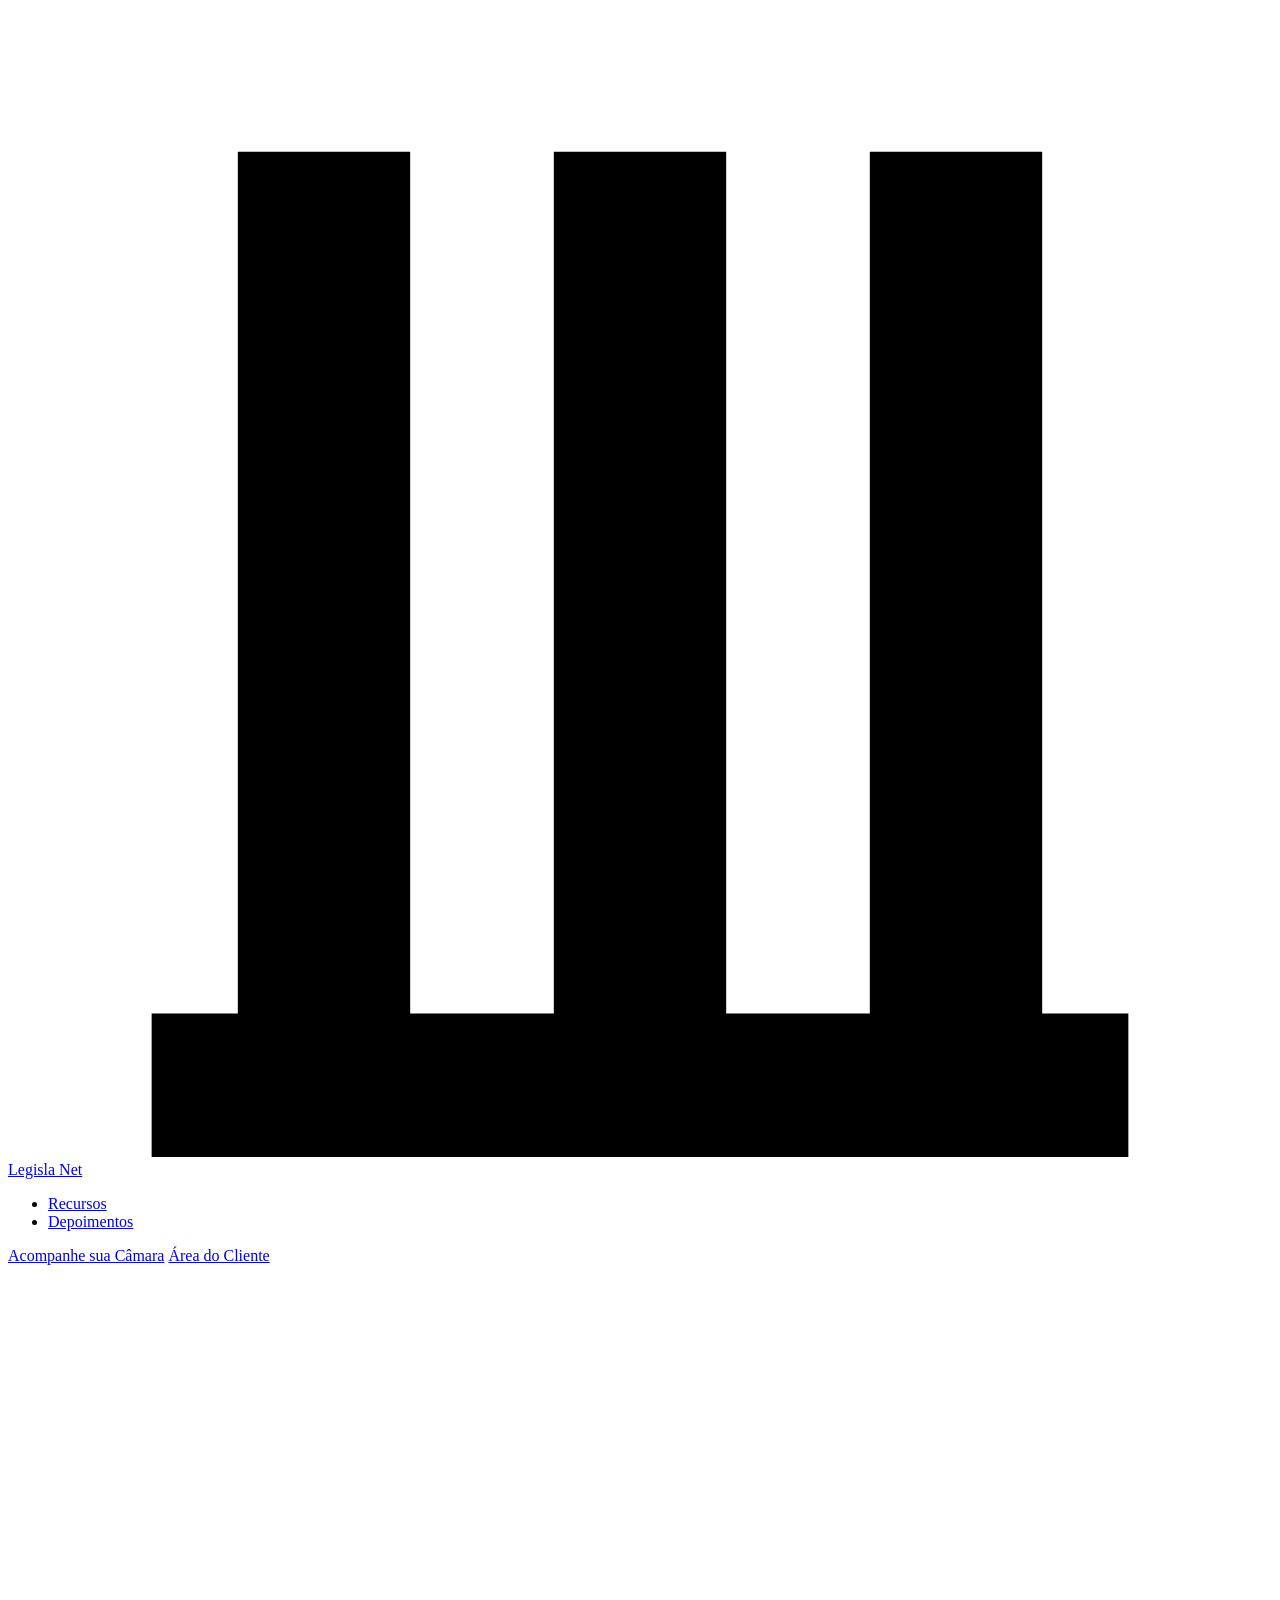
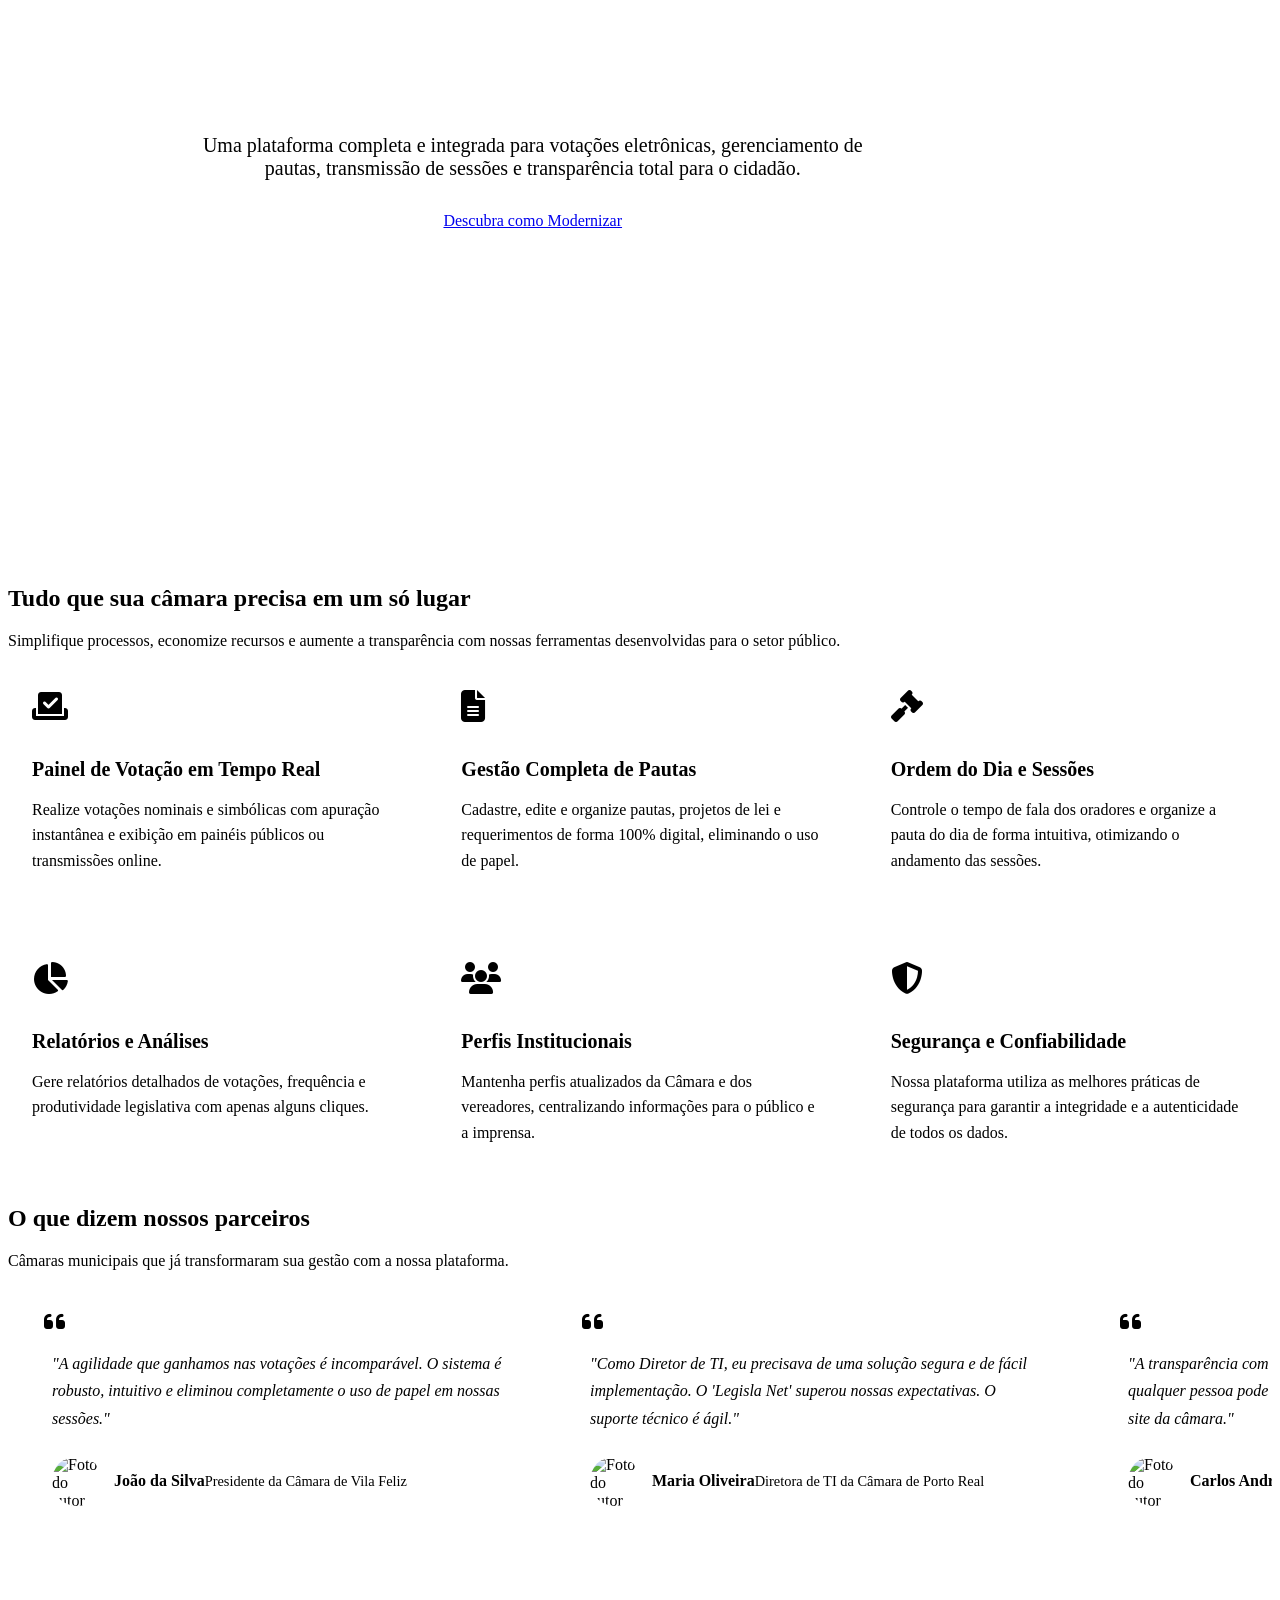
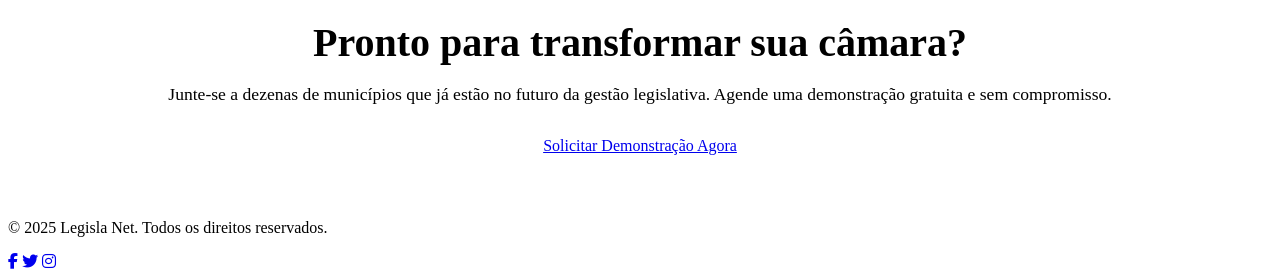
==== index.html @ 75752c78 "index move" ====
<!DOCTYPE html>
<html lang="pt-BR">
<head>
    <meta charset="UTF-8">
    <meta name="viewport" content="width=device-width, initial-scale=1.0">
    <title>Legisla Net - Modernize sua Gestão Legislativa</title>

    <link rel="icon" href="data:image/svg+xml,<svg xmlns=%22http://www.w3.org/2000/svg%22 viewBox=%220 0 100 100%22><text y=%22.9em%22 font-size=%2290%22>🏛️</text></svg>">
    
    <link rel="preconnect" href="https://fonts.googleapis.com">
    <link rel="preconnect" href="https://fonts.gstatic.com" crossorigin>
    <link href="https://fonts.googleapis.com/css2?family=Inter:wght@400;500;600;700;800&display=swap" rel="stylesheet">
    
    <link rel="stylesheet" href="css/global.css">
    <link rel="stylesheet" href="css/animations.css">
    <link rel="stylesheet" href="css/portal.css">
 

    <link rel="stylesheet" href="https://cdnjs.cloudflare.com/ajax/libs/font-awesome/6.2.0/css/all.min.css">

    <style>    
        /* Estilos específicos da página */
        .hero {
            position: relative;
            height: 100vh;
            display: flex;
            align-items: center;
            text-align: center;
            overflow: hidden;
            /* A borda vermelha foi removida daqui ao ser modularizada */
        }
        .hero-content {
            position: relative;
            z-index: 1;
        }
        .hero h1 {
            font-size: 4rem;
            font-weight: 800;
            margin-bottom: 16px;
            background: linear-gradient(45deg, var(--accent-blue), var(--primary-text), var(--accent-orange));
            -webkit-background-clip: text;
            background-clip: text;
            -webkit-text-fill-color: transparent;
        }
        .hero p {
            font-size: 1.25rem;
            color: var(--secondary-text);
            max-width: 700px;
            margin: 0 auto 32px auto;
        }

        .features-grid { display: grid; grid-template-columns: repeat(3, 1fr); gap: 24px; }
        .feature-card { background-color: var(--background-light); padding: 24px; border-radius: 8px; border: 1px solid var(--border-color); transition: transform 0.2s, border-color 0.2s; }
        .feature-card:hover { transform: translateY(-5px); border-color: var(--accent-blue); }
        .feature-card i { font-size: 2rem; color: var(--accent-blue); margin-bottom: 16px; }
        .feature-card h3 { font-size: 1.25rem; margin-bottom: 8px; }
        .feature-card p { color: var(--secondary-text); line-height: 1.6; }
        
        #testimonials {
            background-color: var(--background-light);
        }
        .testimonial-carousel-wrapper {
            width: 100%;
            overflow: hidden;
        }
        .testimonial-carousel {
            display: flex;
            width: calc(200% + 48px);
            animation: scroll-testimonials 40s linear infinite;
        }
        .testimonial-card {
            background: linear-gradient(145deg, var(--background-light), #101624);
            padding: 32px;
            border-radius: 12px;
            border: 1px solid var(--border-color);
            position: relative;
            width: 100%;
            max-width: 450px;
            flex-shrink: 0;
            margin: 0 12px;
        }
        @keyframes scroll-testimonials {
            0% { transform: translateX(0); }
            100% { transform: translateX(calc(-100% - 24px)); }
        }
        .testimonial-card i.fa-quote-left {
            position: absolute;
            top: 24px;
            left: 24px;
            font-size: 1.5rem;
            color: var(--border-color);
        }
        .testimonial-text { 
            color: var(--secondary-text); 
            font-style: italic; 
            margin-bottom: 24px; 
            padding-top: 16px;
            line-height: 1.7;
        }
        .testimonial-author { display: flex; align-items: center; gap: 12px; }
        .testimonial-author img { width: 50px; height: 50px; border-radius: 50%; border: 2px solid var(--accent-blue); }
        .author-info .name { font-weight: 600; }
        .author-info .title { color: var(--accent-gold); font-size: 0.9rem; font-weight: 500; }

        #cta { text-align: center; }
        #cta .container { background-color: var(--background-light); padding: 48px; border-radius: 12px; border: 1px solid var(--border-color); }
        #cta h2 { font-size: 2.5rem; margin-bottom: 16px; }
        #cta p { font-size: 1.1rem; color: var(--secondary-text); margin-bottom: 32px; }
        
        @media (max-width: 768px) {
            .hero h1 { font-size: 2.5rem; }
            .features-grid { grid-template-columns: 1fr; }
            .testimonial-carousel { width: calc(400% + 96px); }
            .testimonial-card { width: calc(100% - 24px); }
            .nav-menu { display: none; }
        }
    </style>
</head>
<body>

    <nav class="navbar">
        <div class="container nav-container">
            <a href="/" class="nav-logo">
                <svg viewBox="0 0 44 40" xmlns="http://www.w3.org/2000/svg">
                    <defs>
                        <linearGradient id="logoGradient" x1="0%" y1="0%" x2="100%" y2="100%">
                            <stop offset="0%" stop-color="var(--accent-blue)" />
                            <stop offset="100%" stop-color="var(--accent-green)" />
                        </linearGradient>
                    </defs>
                    <path fill="url(#logoGradient)" d="M 8 5 V 35 H 14 V 5 Z M 19 5 V 35 H 25 V 5 Z M 30 5 V 35 H 36 V 5 Z M 5 35 H 39 V 40 H 5 Z" />
                </svg>
                <span>Legisla Net</span>
            </a>
            <div class="nav-menu-wrapper">
                <ul class="nav-menu">
                    <li><a href="#features">Recursos</a></li>
                    <li><a href="#testimonials">Depoimentos</a></li>
                </ul>
                <a href="/portal/portal_publico.html" class="btn btn-outline">Acompanhe sua Câmara</a>
                <a href="/app/login.html" class="btn btn-primary">Área do Cliente</a>
            </div>
        </div>
    </nav>

    <header class="hero hero-sequential">
        <div class="container hero-content">
            <h1 class="animate-on-load">A Câmara Municipal do Futuro, Hoje.</h1>
            <p class="animate-on-load">Uma plataforma completa e integrada para votações eletrônicas, gerenciamento de pautas, transmissão de sessões e transparência total para o cidadão.</p>
            <!-- CORREÇÃO: Aplicada a classe .btn-cta para a animação de pulso verde -->
            <a href="#" class="btn btn-secondary btn-cta animate-on-load">Descubra como Modernizar</a>
        </div>
    </header>

    <main>
        <section id="features" class="section">
            <div class="container">
                <div class="section-header fade-in-section">
                    <h2>Tudo que sua câmara precisa em um só lugar</h2>
                    <p>Simplifique processos, economize recursos e aumente a transparência com nossas ferramentas desenvolvidas para o setor público.</p>
                </div>
                <div class="features-grid">
                    <div class="feature-card fade-in-section"><i class="fa-solid fa-check-to-slot"></i><h3>Painel de Votação em Tempo Real</h3><p>Realize votações nominais e simbólicas com apuração instantânea e exibição em painéis públicos ou transmissões online.</p></div>
                    <div class="feature-card fade-in-section"><i class="fa-solid fa-file-alt"></i><h3>Gestão Completa de Pautas</h3><p>Cadastre, edite e organize pautas, projetos de lei e requerimentos de forma 100% digital, eliminando o uso de papel.</p></div>
                    <div class="feature-card fade-in-section"><i class="fa-solid fa-gavel"></i><h3>Ordem do Dia e Sessões</h3><p>Controle o tempo de fala dos oradores e organize a pauta do dia de forma intuitiva, otimizando o andamento das sessões.</p></div>
                    <div class="feature-card fade-in-section"><i class="fa-solid fa-chart-pie"></i><h3>Relatórios e Análises</h3><p>Gere relatórios detalhados de votações, frequência e produtividade legislativa com apenas alguns cliques.</p></div>
                    <div class="feature-card fade-in-section"><i class="fa-solid fa-users"></i><h3>Perfis Institucionais</h3><p>Mantenha perfis atualizados da Câmara e dos vereadores, centralizando informações para o público e a imprensa.</p></div>
                    <div class="feature-card fade-in-section"><i class="fa-solid fa-shield-halved"></i><h3>Segurança e Confiabilidade</h3><p>Nossa plataforma utiliza as melhores práticas de segurança para garantir a integridade e a autenticidade de todos os dados.</p></div>
                </div>
            </div>
        </section>

        <section id="testimonials" class="section">
            <div class="container">
                <div class="section-header fade-in-section">
                    <h2>O que dizem nossos parceiros</h2>
                    <p>Câmaras municipais que já transformaram sua gestão com a nossa plataforma.</p>
                </div>
            </div>
            <div class="testimonial-carousel-wrapper">
                <div class="testimonial-carousel">
                    <div class="testimonial-card"><i class="fa-solid fa-quote-left"></i><p class="testimonial-text">"A agilidade que ganhamos nas votações é incomparável. O sistema é robusto, intuitivo e eliminou completamente o uso de papel em nossas sessões."</p><div class="testimonial-author"><img src="https://i.pravatar.cc/150?u=presidente" alt="Foto do autor"><div class="author-info"><span class="name">João da Silva</span><span class="title">Presidente da Câmara de Vila Feliz</span></div></div></div>
                    <div class="testimonial-card"><i class="fa-solid fa-quote-left"></i><p class="testimonial-text">"Como Diretor de TI, eu precisava de uma solução segura e de fácil implementação. O 'Legisla Net' superou nossas expectativas. O suporte técnico é ágil."</p><div class="testimonial-author"><img src="https://i.pravatar.cc/150?u=diretor" alt="Foto do autor"><div class="author-info"><span class="name">Maria Oliveira</span><span class="title">Diretora de TI da Câmara de Porto Real</span></div></div></div>
                    <div class="testimonial-card"><i class="fa-solid fa-quote-left"></i><p class="testimonial-text">"A transparência com o cidadão aumentou exponencialmente. Hoje, qualquer pessoa pode acompanhar as votações em tempo real pelo site da câmara."</p><div class="testimonial-author"><img src="https://i.pravatar.cc/150?u=cidadao" alt="Foto do autor"><div class="author-info"><span class="name">Carlos Andrade</span><span class="title">Jornalista e Cidadão de Monte Belo</span></div></div></div>
                    <div class="testimonial-card"><i class="fa-solid fa-quote-left"></i><p class="testimonial-text">"A economia de recursos é notável. Reduzimos nossos custos com impressão em mais de 80% desde a implementação do sistema. É um investimento que se paga."</p><div class="testimonial-author"><img src="https://i.pravatar.cc/150?u=secretaria" alt="Foto do autor"><div class="author-info"><span class="name">Ana Costa</span><span class="title">Secretária Geral da Câmara de Rio Claro</span></div></div></div>
                    <div class="testimonial-card"><i class="fa-solid fa-quote-left"></i><p class="testimonial-text">"A agilidade que ganhamos nas votações é incomparável. O sistema é robusto, intuitivo e eliminou completamente o uso de papel em nossas sessões."</p><div class="testimonial-author"><img src="https://i.pravatar.cc/150?u=presidente" alt="Foto do autor"><div class="author-info"><span class="name">João da Silva</span><span class="title">Presidente da Câmara de Vila Feliz</span></div></div></div>
                    <div class="testimonial-card"><i class="fa-solid fa-quote-left"></i><p class="testimonial-text">"Como Diretor de TI, eu precisava de uma solução segura e de fácil implementação. O 'Legisla Net' superou nossas expectativas. O suporte técnico é ágil."</p><div class="testimonial-author"><img src="https://i.pravatar.cc/150?u=diretor" alt="Foto do autor"><div class="author-info"><span class="name">Maria Oliveira</span><span class="title">Diretora de TI da Câmara de Porto Real</span></div></div></div>
                    <div class="testimonial-card"><i class="fa-solid fa-quote-left"></i><p class="testimonial-text">"A transparência com o cidadão aumentou exponencialmente. Hoje, qualquer pessoa pode acompanhar as votações em tempo real pelo site da câmara."</p><div class="testimonial-author"><img src="https://i.pravatar.cc/150?u=cidadao" alt="Foto do autor"><div class="author-info"><span class="name">Carlos Andrade</span><span class="title">Jornalista e Cidadão de Monte Belo</span></div></div></div>
                    <div class="testimonial-card"><i class="fa-solid fa-quote-left"></i><p class="testimonial-text">"A economia de recursos é notável. Reduzimos nossos custos com impressão em mais de 80% desde a implementação do sistema. É um investimento que se paga."</p><div class="testimonial-author"><img src="https://i.pravatar.cc/150?u=secretaria" alt="Foto do autor"><div class="author-info"><span class="name">Ana Costa</span><span class="title">Secretária Geral da Câmara de Rio Claro</span></div></div></div>
                </div>
            </div>
        </section>

        <section id="cta" class="section">
            <div class="container fade-in-section">
                <h2>Pronto para transformar sua câmara?</h2>
                <p>Junte-se a dezenas de municípios que já estão no futuro da gestão legislativa. Agende uma demonstração gratuita e sem compromisso.</p>
                <a href="#" class="btn btn-secondary">Solicitar Demonstração Agora</a>
            </div>
        </section>
    </main>

    <footer class="footer">
        <div class="container footer-container">
            <p>&copy; 2025 Legisla Net. Todos os direitos reservados.</p>
            <div class="footer-social">
                <a href="#" title="Facebook"><i class="fab fa-facebook-f"></i></a>
                <a href="#" title="Twitter"><i class="fab fa-twitter"></i></a>
                <a href="#" title="Instagram"><i class="fab fa-instagram"></i></a>
            </div>
        </div>
    </footer>

    <script src="js/global.js"></script>
    <script>
        document.addEventListener('DOMContentLoaded', () => {
            // Lógica de animação específica da página
            const heroElements = document.querySelectorAll('.animate-on-load');
            heroElements.forEach((el, index) => {
                setTimeout(() => {
                    el.classList.add('visible');
                }, (index + 1) * 200);
            });

            const observer = new IntersectionObserver((entries) => {
                entries.forEach(entry => {
                    if (entry.isIntersecting) {
                        entry.target.classList.add('visible');
                        observer.unobserve(entry.target);
                    }
                });
            }, {
                threshold: 0.1
            });

            const sections = document.querySelectorAll('.fade-in-section, .fade-in');
            sections.forEach(section => observer.observe(section));

            const navbar = document.querySelector('.navbar');
            if (navbar) {
                window.addEventListener('scroll', () => {
                    if (window.scrollY > 50) {
                        navbar.classList.add('scrolled');
                    } else {
                        navbar.classList.remove('scrolled');
                    }
                });
            }
        });
    </script>
</body>
</html>
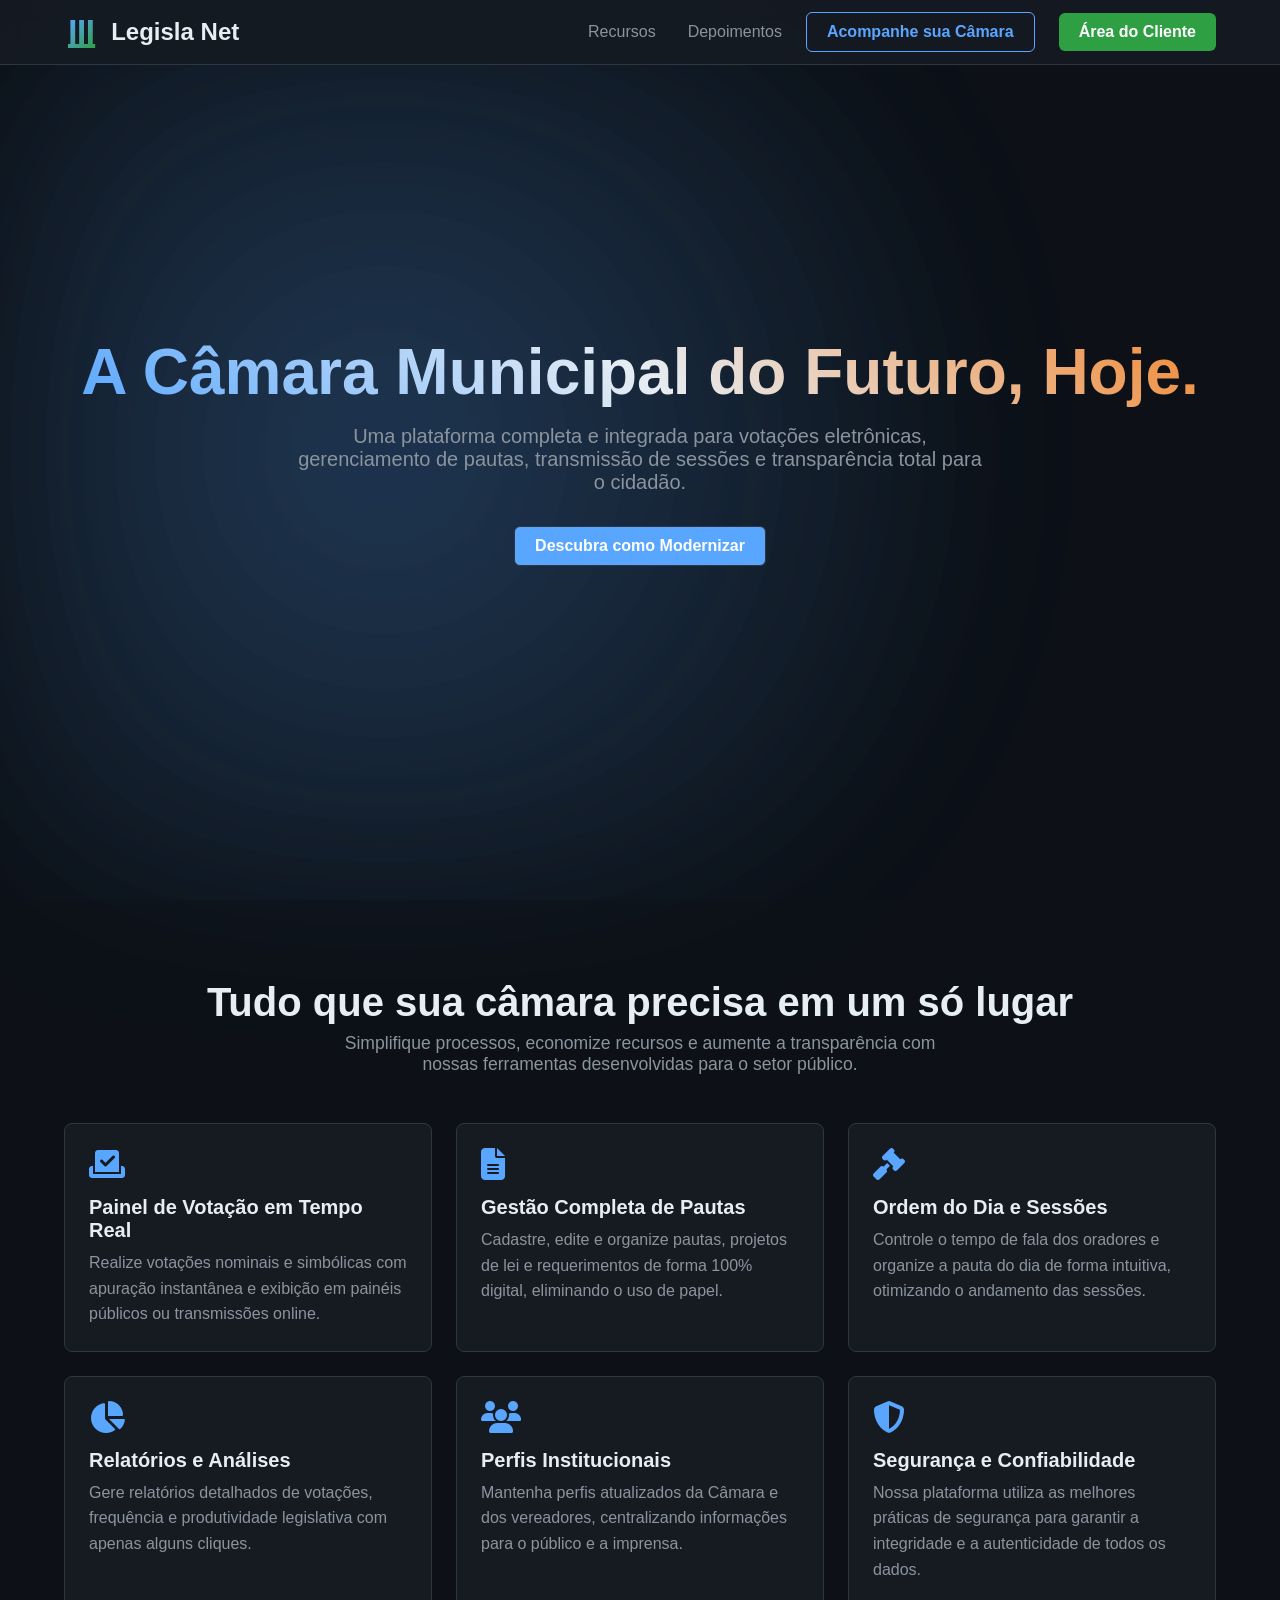
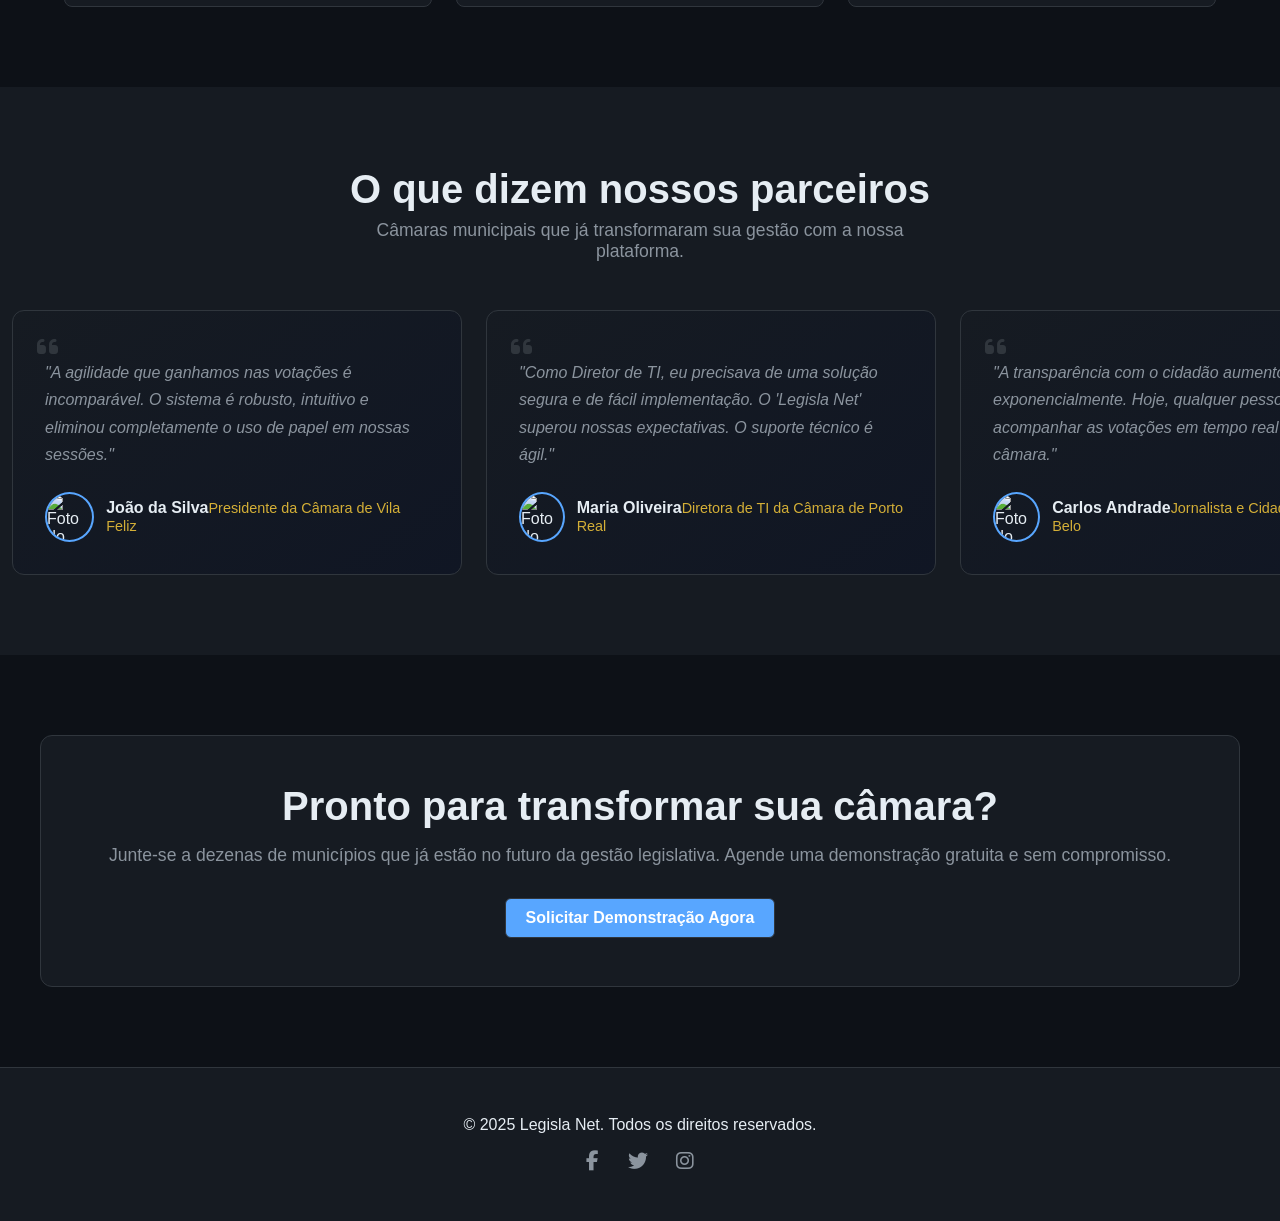
==== commit 478c7fae: "ref login" ====
--- a/index.html
+++ b/index.html
@@ -138,7 +138,7 @@
                     <li><a href="#testimonials">Depoimentos</a></li>
                 </ul>
                 <a href="/portal/portal_publico.html" class="btn btn-outline">Acompanhe sua Câmara</a>
-                <a href="/app/login.html" class="btn btn-primary">Área do Cliente</a>
+                <a href="./app/login.html" class="btn btn-primary">Área do Cliente</a>
             </div>
         </div>
     </nav>
--- a/css/global.css
+++ b/css/global.css
@@ -0,0 +1,495 @@
+/* global.css */
+
+/* --- Variáveis de Cor e Reset Global --- */
+:root {
+  --background-dark: #0d1117;
+  --sidebar-bg: #161b22;
+  --card-bg: #161b22;
+  --border-color: #30363d;
+  --primary-text: #e6edf3;
+  --secondary-text: #8b949e;
+  --accent-blue: #58a6ff;
+  --accent-green: #2ea043;
+  --accent-red: #da3633;
+  --accent-orange: #f08833;
+  --hover-bg: #21262d;
+  --excel-green: #1d6f42;
+  --pdf-red: #b30b00;
+  --accent-purple: #8a3ab9;
+}
+
+* {
+  margin: 0;
+  padding: 0;
+  box-sizing: border-box;
+}
+
+body {
+  font-family: "Inter", sans-serif;
+  background-color: var(--background-dark);
+  color: var(--primary-text);
+  position: relative;
+}
+
+/* --- INÍCIO: BACKGROUND AURORA BOREAL ATUALIZADO --- */
+body::after {
+  content: "";
+  position: fixed;
+  top: 0;
+  left: 0;
+  width: 100%;
+  height: 100%;
+  z-index: -1;
+
+  /* MODIFICAÇÃO: Adicionada mais uma cor (laranja) para maior variação */
+  background: radial-gradient(
+      circle at 15% 25%,
+      var(--accent-blue),
+      transparent 25%
+    ),
+    radial-gradient(circle at 85% 35%, var(--accent-green), transparent 25%),
+    radial-gradient(circle at 75% 85%, var(--accent-orange), transparent 25%),
+    /* Nova cor */
+      radial-gradient(circle at 50% 75%, var(--accent-purple), transparent 25%);
+
+  background-size: 200% 200%;
+  opacity: 0.15;
+  filter: blur(100px);
+
+  /* MODIFICAÇÃO: Velocidade da animação aumentada (de 20s para 12s) */
+  animation: move-aurora 12s infinite alternate ease-in-out;
+}
+
+@keyframes move-aurora {
+  0% {
+    background-position: 0% 50%;
+  }
+  100% {
+    background-position: 100% 50%;
+  }
+}
+/* --- FIM: BACKGROUND AURORA BOREAL ATUALIZADO --- */
+
+/* --- Layout Principal da Aplicação --- */
+.app-layout {
+  display: flex;
+  min-height: 100vh;
+}
+
+/* --- Barra Lateral (Sidebar) --- */
+.sidebar {
+  width: 250px;
+  background-color: var(--sidebar-bg);
+  border-right: 1px solid var(--border-color);
+  padding: 24px;
+  display: flex;
+  flex-direction: column;
+  flex-shrink: 0;
+  position: fixed;
+  height: 100vh;
+  z-index: 100;
+}
+.sidebar-header {
+  display: flex;
+  align-items: center;
+  gap: 12px;
+  margin-bottom: 32px;
+}
+.sidebar-header .logo-icon {
+  font-size: 1.5rem;
+  color: var(--accent-blue);
+}
+.sidebar-header h1 {
+  font-size: 1.25rem;
+  font-weight: 600;
+}
+
+.sidebar-header .logo-svg {
+  height: 32px;
+  width: auto;
+  flex-shrink: 0;
+}
+.nav-menu {
+  list-style: none;
+  flex-grow: 1;
+}
+.nav-group-title {
+  font-size: 0.75rem;
+  font-weight: 600;
+  color: var(--secondary-text);
+  text-transform: uppercase;
+  margin-top: 24px;
+  margin-bottom: 8px;
+  padding: 0 12px;
+}
+.nav-item a {
+  display: flex;
+  align-items: center;
+  padding: 10px 12px;
+  border-radius: 6px;
+  text-decoration: none;
+  color: var(--secondary-text);
+  font-weight: 500;
+  transition: background-color 0.2s, color 0.2s;
+  cursor: pointer;
+}
+.nav-item a:hover {
+  background-color: var(--hover-bg);
+  color: var(--primary-text);
+}
+.nav-item.active a {
+  background-color: var(--accent-blue);
+  color: #ffffff;
+}
+
+/* --- Conteúdo Principal e Transições --- */
+/* === MAIN CONTENT REESTRUTURADO === */
+.main-content {
+  margin-left: 250px; /* Espaço para sidebar fixa */
+  width: calc(100% - 250px); /* Largura restante */
+  min-height: 100vh; /* Altura mínima da viewport */
+  display: flex;
+  flex-direction: column; /* CRUCIAL: Layout em coluna */
+  opacity: 1;
+  transform: translateX(0);
+  transition: opacity 0.4s cubic-bezier(0.4, 0, 0.2, 1),
+    transform 0.4s cubic-bezier(0.4, 0, 0.2, 1);
+}
+.main-content.transitioning {
+  opacity: 0;
+  transform: translateX(20px);
+}
+/* === HEADER === */
+.content-header {
+  display: flex;
+  justify-content: space-between;
+  align-items: center;
+  padding: 24px 32px 0;
+  flex-shrink: 0; /* Não encolhe */
+  flex-wrap: wrap;
+  gap: 16px;
+}
+
+/* === CONTENT WRAPPER - A MÁGICA ACONTECE AQUI === */
+.page-content-wrapper {
+  flex: 1; /* OCUPA TODO O ESPAÇO DISPONÍVEL */
+  display: flex;
+  flex-direction: column;
+  padding: 24px 32px 32px;
+  overflow-y: auto; /* Permite scroll se necessário */
+}
+
+/* === CONTENT AREA === */
+.content-area {
+  flex: 1; /* OCUPA O ESPAÇO DISPONÍVEL */
+  display: flex;
+  flex-direction: column;
+  gap: 24px;
+  min-height: 0; /* Permite que o flex funcione corretamente */
+}
+.header-title {
+  display: flex;
+  align-items: center;
+  gap: 12px;
+}
+.header-title i {
+  font-size: 1.25rem;
+}
+.header-title h2 {
+  font-size: 1.5rem;
+  font-weight: 600;
+}
+
+/* --- Perfil do Usuário (Dropdown) --- */
+.user-profile {
+  position: relative;
+}
+.profile-button {
+  display: flex;
+  align-items: center;
+  gap: 12px;
+  background-color: var(--hover-bg);
+  border: 1px solid var(--border-color);
+  padding: 6px 12px;
+  border-radius: 6px;
+  cursor: pointer;
+  transition: background-color 0.2s;
+}
+.profile-button:hover {
+  background-color: #2e343b;
+}
+.profile-avatar {
+  width: 32px;
+  height: 32px;
+  border-radius: 50%;
+  background-color: var(--accent-blue);
+  display: flex;
+  align-items: center;
+  justify-content: center;
+  font-weight: 600;
+  flex-shrink: 0;
+}
+.profile-info {
+  display: flex;
+  flex-direction: column;
+  align-items: flex-start;
+}
+.profile-info .name {
+  font-weight: 600;
+  font-size: 0.875rem;
+  color: var(--primary-text);
+}
+.profile-info .email {
+  font-size: 0.75rem;
+  color: var(--primary-text);
+  opacity: 0.7;
+}
+.profile-button .fa-chevron-down {
+  transition: transform 0.2s;
+  color: var(--secondary-text);
+}
+.profile-button.active .fa-chevron-down {
+  transform: rotate(180deg);
+}
+.profile-dropdown {
+  display: none;
+  position: absolute;
+  top: 110%;
+  right: 0;
+  width: 200px;
+  background-color: var(--card-bg);
+  border: 1px solid var(--border-color);
+  border-radius: 8px;
+  box-shadow: 0 8px 24px rgba(0, 0, 0, 0.4);
+  z-index: 10;
+  overflow: hidden;
+}
+.profile-dropdown.active {
+  display: block;
+}
+.dropdown-item {
+  display: flex;
+  align-items: center;
+  gap: 10px;
+  padding: 10px 15px;
+  color: var(--secondary-text);
+  text-decoration: none;
+  font-size: 0.875rem;
+}
+.dropdown-item:hover {
+  background-color: var(--hover-bg);
+  color: var(--primary-text);
+}
+.dropdown-item i {
+  width: 16px;
+}
+.dropdown-divider {
+  height: 1px;
+  background-color: var(--border-color);
+  margin: 4px 0;
+}
+
+/* --- Componentes Comuns: Botões, Badges, Paginação --- */
+.btn {
+  border: none;
+  padding: 8px 16px;
+  border-radius: 6px;
+  font-weight: 600;
+  cursor: pointer;
+  transition: transform 0.1s ease, filter 0.2s ease;
+}
+.btn:hover {
+  transform: translateY(-2px);
+  filter: brightness(1.1);
+}
+.btn:active {
+  transform: scale(0.98);
+  filter: brightness(0.95);
+}
+.btn-primary {
+  background-color: var(--accent-green);
+  color: white;
+}
+.btn-secondary {
+  background-color: var(--hover-bg);
+  color: var(--primary-text);
+  border: 1px solid var(--border-color);
+}
+
+.actions-cell {
+  text-align: right;
+}
+.actions-cell .btn-action {
+  color: white;
+  padding: 6px 14px;
+  margin-left: 8px;
+  text-decoration: none;
+}
+.btn-edit {
+  background-color: var(--accent-orange);
+}
+.btn-remove {
+  background-color: var(--accent-red);
+}
+
+.status-badge {
+  display: inline-block;
+  padding: 2px 10px;
+  border-radius: 99px;
+  font-size: 0.75rem;
+  font-weight: 600;
+  /* Cores padrão removidas - devem ser definidas por classes específicas */
+}
+
+.badge-aprovado {
+  display: inline-block;
+  padding: 2px 10px;
+  border-radius: 99px;
+  font-size: 0.75rem;
+  font-weight: 600;
+  background-color: rgba(46, 160, 67, 0.2);
+  color: #71e67f;
+  border: 1px solid rgba(46, 160, 67, 0.4);
+}
+.badge-reprovado {
+  display: inline-block;
+  padding: 2px 10px;
+  border-radius: 99px;
+  font-size: 0.75rem;
+  font-weight: 600;
+  background-color: rgba(218, 54, 51, 0.2);
+  color: #fa918c;
+  border: 1px solid rgba(218, 54, 51, 0.4);
+}
+/* --- Responsividade Global --- */
+/* ALTERAR a seção de responsividade existente */
+@media (max-width: 768px) {
+  .app-layout {
+    flex-direction: column;
+  }
+  .sidebar {
+    width: 100%;
+    height: auto;
+    position: static;
+    border-right: none;
+    border-bottom: 1px solid var(--border-color);
+  }
+  .main-content {
+    margin-left: 0;
+    width: 100%; /* ADICIONAR esta linha */
+  }
+}
+
+/* --- ESTILOS PARA ANIMAÇÃO DE FADE --- */
+.fade-in {
+  opacity: 0;
+  transform: translateY(15px);
+  transition: opacity 0.5s ease-out, transform 0.5s ease-out;
+}
+.fade-in.visible {
+  opacity: 1;
+  transform: translateY(0);
+}
+
+/* ================================== */
+/* SISTEMA DE TOAST           */
+/* ================================== */
+#toast-container {
+  position: fixed;
+  top: 20px;
+  right: 20px;
+  z-index: 9999;
+  display: flex;
+  flex-direction: column;
+  gap: 10px;
+}
+
+.toast {
+  display: flex;
+  align-items: center;
+  padding: 15px 20px;
+  border-radius: 8px;
+  min-width: 300px;
+  max-width: 400px;
+  color: #fff;
+  font-size: 0.9rem;
+  box-shadow: 0 4px 12px rgba(0, 0, 0, 0.15);
+  transform: translateX(120%);
+  transition: transform 0.5s cubic-bezier(0.215, 0.61, 0.355, 1);
+}
+
+.toast.show {
+  transform: translateX(0);
+}
+
+.toast-icon {
+  font-size: 1.2rem;
+  margin-right: 15px;
+}
+
+.toast.success {
+  background-color: var(--accent-green, #28a745);
+}
+.toast.error {
+  background-color: var(--accent-red, #dc3545);
+}
+.toast.info {
+  background-color: var(--accent-blue, #17a2b8);
+}
+
+/* ================================== */
+/* OVERLAY DE CARREGAMENTO        */
+/* ================================== */
+.form-loading-overlay {
+  position: absolute;
+  top: 0;
+  left: 0;
+  right: 0;
+  bottom: 0;
+  background-color: rgba(13, 17, 23, 0.7); /* Cor de fundo com transparência */
+  z-index: 1000;
+  display: flex;
+  justify-content: center;
+  align-items: center;
+  flex-direction: column;
+  gap: 1rem;
+  border-radius: 8px;
+  opacity: 0;
+  visibility: hidden;
+  transition: opacity 0.3s, visibility 0.3s;
+}
+
+.form-loading-overlay.visible {
+  opacity: 1;
+  visibility: visible;
+}
+
+.form-loading-overlay .spinner {
+  width: 40px;
+  height: 40px;
+  border: 4px solid var(--border-color, #444);
+  border-top-color: var(--accent-blue, #3498db);
+  border-radius: 50%;
+  animation: spin 1s linear infinite;
+}
+
+.form-loading-overlay .loading-text {
+  color: var(--primary-text, #fff);
+  font-weight: 500;
+}
+
+@keyframes spin {
+  to {
+    transform: rotate(360deg);
+  }
+}
+
+/* ================================================= */
+/* ESTRUTURA DE LAYOUT FLEX PARA RODAPÉ FIXO (STICKY FOOTER) */
+/* ================================================= */
+
+/* Adicione esta nova regra no final do global.css */
+.content-section,
+.page-content-wrapper {
+  flex-grow: 1;
+}
--- a/css/animations.css
+++ b/css/animations.css
@@ -0,0 +1,32 @@
+/* =============================================================== */
+/* --- SISTEMA UNIFICADO DE ANIMAÇÕES FADE-IN --- */
+/* =============================================================== */
+
+/* Base para todas as animações */
+.fade-in,
+.animate-on-load,
+.fade-in-section {
+    opacity: 0;
+    transform: translateY(20px);
+    transition: opacity 0.6s ease-out, transform 0.6s ease-out;
+}
+
+/* Estado visível */
+.fade-in.visible,
+.animate-on-load.visible,
+.fade-in-section.visible {
+    opacity: 1;
+    transform: translateY(0);
+}
+
+/* Delays para animação sequencial */
+.fade-in:nth-child(1), .animate-on-load:nth-child(1) { transition-delay: 0.1s; }
+.fade-in:nth-child(2), .animate-on-load:nth-child(2) { transition-delay: 0.2s; }
+.fade-in:nth-child(3), .animate-on-load:nth-child(3) { transition-delay: 0.3s; }
+.fade-in:nth-child(4), .animate-on-load:nth-child(4) { transition-delay: 0.4s; }
+.fade-in:nth-child(5), .animate-on-load:nth-child(5) { transition-delay: 0.5s; }
+
+/* Animações especiais para hero */
+.hero-sequential .animate-on-load:nth-child(1) { transition-delay: 0.2s; }
+.hero-sequential .animate-on-load:nth-child(2) { transition-delay: 0.4s; }
+.hero-sequential .animate-on-load:nth-child(3) { transition-delay: 0.6s; }
--- a/css/portal.css
+++ b/css/portal.css
@@ -0,0 +1,190 @@
+/* Estilos Globais do Portal Público */
+:root {
+    --background-dark: #0d1117;
+    --background-light: #161b22;
+    --border-color: #30363d;
+    --primary-text: #e6edf3;
+    --secondary-text: #8b949e;
+    --accent-blue: #58a6ff;
+    --accent-green: #2ea043;
+    --accent-purple: #8a3ab9;
+    --accent-orange: #f08833;
+    --accent-gold: #D4AF37;
+    --accent-red: #f85149;
+    --pulse-color-green: rgba(46, 160, 67, 0.7);
+    --pulse-color-blue: rgba(88, 166, 255, 0.7);
+    --pulse-color-green-rgb: 46, 160, 67;
+    --pulse-color-blue-rgb: 88, 166, 255;
+}
+
+* { margin: 0; padding: 0; box-sizing: border-box; }
+html { scroll-behavior: smooth; }
+
+body {
+    font-family: 'Inter', sans-serif;
+    background-color: var(--background-dark);
+    color: var(--primary-text);
+    overflow-x: hidden;
+    position: relative;
+}
+
+body::after {
+    content: '';
+    position: fixed;
+    top: 0; left: 0; width: 100%; height: 100%;
+    z-index: -1;
+    background: 
+        radial-gradient(circle at 15% 25%, var(--accent-blue), transparent 25%),
+        radial-gradient(circle at 85% 35%, var(--accent-green), transparent 25%),
+        radial-gradient(circle at 75% 85%, var(--accent-orange), transparent 20%),
+        radial-gradient(circle at 50% 75%, var(--accent-purple), transparent 25%);
+    background-size: 200% 200%;
+    opacity: 0.15;
+    filter: blur(100px);
+    animation: move-aurora 12s infinite alternate ease-in-out;
+}
+
+@keyframes move-aurora {
+    0% { background-position: 0% 50%; }
+    100% { background-position: 100% 50%; }
+}
+
+.container {
+    width: 100%;
+    max-width: 1200px;
+    margin: 0 auto;
+    padding: 0 24px;
+}
+
+/* --- Componentes Comuns: Botões, Navbar, Footer --- */
+.btn {
+    padding: 10px 20px;
+    border-radius: 6px;
+    text-decoration: none;
+    font-weight: 600;
+    transition: transform 0.2s, filter 0.2s, background-color 0.2s, color 0.2s;
+    display: inline-block;
+}
+.btn:hover { transform: translateY(-2px); }
+.btn-primary { background-color: var(--accent-green); color: white; }
+.btn-secondary { background-color: var(--accent-blue); color: white; }
+.btn-outline {
+    background-color: transparent;
+    color: var(--accent-blue);
+    border: 1px solid var(--accent-blue);
+}
+.btn-outline:hover {
+    background-color: var(--accent-blue);
+    color: white;
+    filter: brightness(1.1);
+}
+
+/* --- Animação do botão CTA --- */
+.btn-cta {
+    box-shadow: 0 0 0 0 rgba(46, 160, 67, 1);
+    animation: pulse-green 2s infinite;
+}
+@keyframes pulse-green {
+    0% {
+        transform: scale(0.98);
+        box-shadow: 0 0 0 0 rgba(46, 160, 67, 0.7);
+    }
+    70% {
+        transform: scale(1);
+        box-shadow: 0 0 0 10px rgba(46, 160, 67, 0);
+    }
+    100% {
+        transform: scale(0.98);
+        box-shadow: 0 0 0 0 rgba(46, 160, 67, 0);
+    }
+}
+
+/* --- Navbar --- */
+.navbar {
+    position: fixed;
+    top: 0; left: 0; width: 100%;
+    padding: 12px 0;
+    z-index: 1000;
+    background-color: rgba(22, 27, 34, 0.95);
+    backdrop-filter: blur(10px);
+    -webkit-backdrop-filter: blur(10px);
+    border-bottom: 1px solid var(--border-color);
+    transition: background-color 0.3s, padding 0.3s;
+}
+.navbar.scrolled {
+    background-color: rgba(22, 27, 34, 0.85);
+    padding: 12px 0;
+}
+.nav-container { display: flex; justify-content: space-between; align-items: center; }
+.nav-logo { display: flex; align-items: center; gap: 12px; font-size: 1.5rem; font-weight: 700; color: var(--primary-text); text-decoration: none; }
+.nav-logo svg { height: 32px; width: auto; }
+.nav-menu-wrapper { display: flex; align-items: center; gap: 24px; }
+.nav-menu { display: flex; gap: 32px; list-style: none; align-items: center; }
+.nav-menu a { color: var(--secondary-text); text-decoration: none; font-weight: 500; position: relative; transition: color 0.3s ease; padding-bottom: 8px; }
+.nav-menu a::after { content: ''; position: absolute; width: 0; height: 2px; bottom: 0; left: 50%; transform: translateX(-50%); background-color: var(--accent-blue); transition: width 0.3s ease; }
+.nav-menu a:hover { color: var(--primary-text); }
+.nav-menu a:hover::after { width: 100%; }
+
+/* --- Hero Section --- */
+.hero {
+    position: relative;
+    height: 75vh;
+    display: flex;
+    align-items: center;
+    text-align: center;
+    overflow: hidden;
+    
+}
+/* Classe específica para a borda vermelha do Hero "Ao Vivo" */
+.hero-live-border {
+    border-bottom: 3px solid var(--accent-red);
+}
+.hero::after {
+    content: '';
+    position: absolute;
+    top: 0; left: 0; width: 100%; height: 100%;
+    background: 
+        radial-gradient(circle at 15% 25%, var(--accent-blue), transparent 25%),
+        radial-gradient(circle at 85% 35%, var(--accent-green), transparent 25%),
+        radial-gradient(circle at 75% 85%, var(--accent-orange), transparent 20%),
+        radial-gradient(circle at 50% 75%, var(--accent-purple), transparent 25%);
+    background-size: 200% 200%;
+    opacity: 0.15;
+    filter: blur(100px);
+    animation: move-aurora 12s infinite alternate ease-in-out;
+}
+.hero-content { position: relative; z-index: 1; }
+.hero h1 {
+    font-size: 4rem; 
+    font-weight: 800;
+    margin-bottom: 16px;
+    background: linear-gradient(45deg, var(--accent-blue), var(--primary-text), var(--accent-orange));
+    -webkit-background-clip: text;
+    background-clip: text;
+    -webkit-text-fill-color: transparent;
+}
+.hero p {
+    font-size: 1.25rem; 
+    color: var(--secondary-text);
+    max-width: 700px;
+    margin: 0 auto;
+}
+
+/* --- Seções Gerais --- */
+.section { padding: 80px 0; }
+.section-header { text-align: center; margin-bottom: 48px; }
+.section-header h2 { font-size: 2.5rem; font-weight: 700; margin-bottom: 8px; }
+.section-header p { font-size: 1.1rem; color: var(--secondary-text); max-width: 600px; margin: 0 auto; }
+
+/* --- Status Live --- */
+.status-live { color: var(--accent-red); animation: pulse 2s infinite; }
+@keyframes pulse {
+    0%, 100% { opacity: 1; }
+    50% { opacity: 0.6; }
+}
+
+/* --- Footer --- */
+.footer { background-color: var(--background-light); padding: 48px 0; border-top: 1px solid var(--border-color); }
+.footer-container { display: flex; flex-direction: column; align-items: center; gap: 16px; }
+.footer-social a { color: var(--secondary-text); margin: 0 12px; font-size: 1.25rem; transition: color 0.2s; }
+.footer-social a:hover { color: var(--primary-text); }
